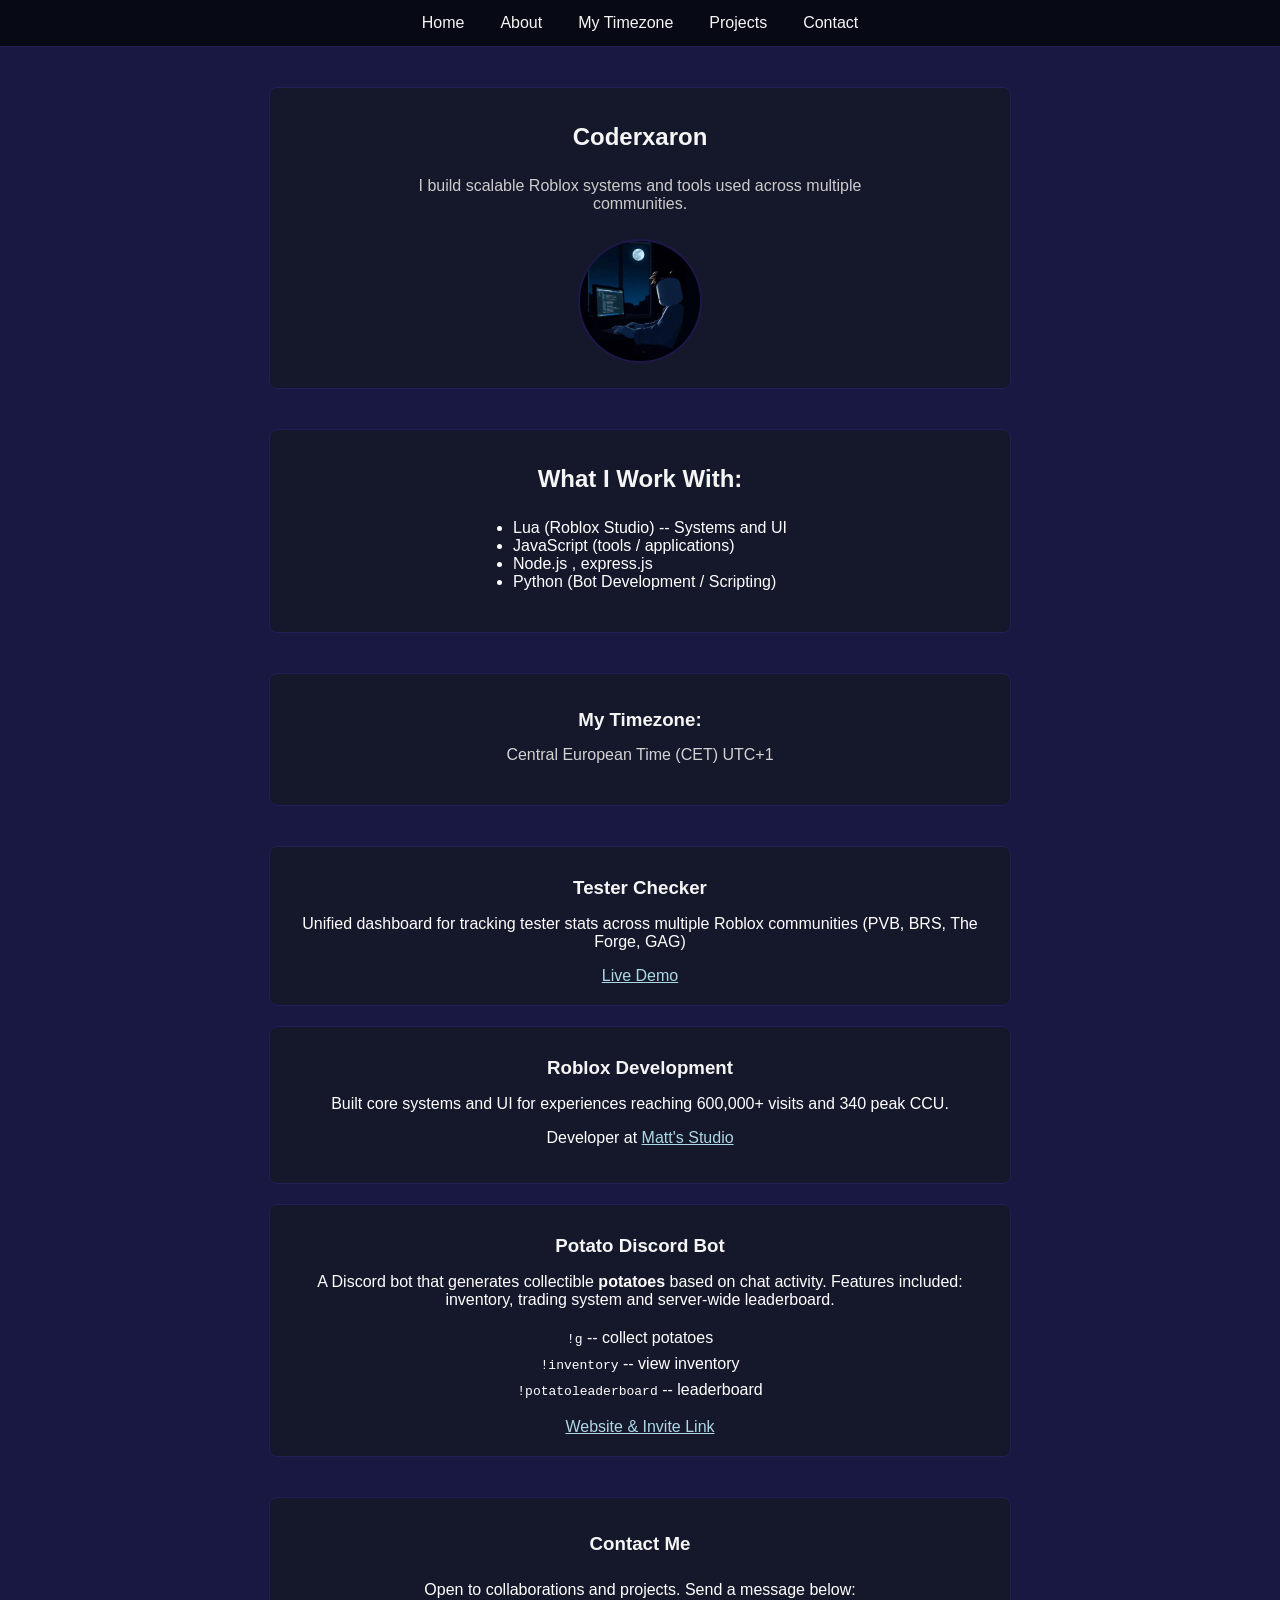
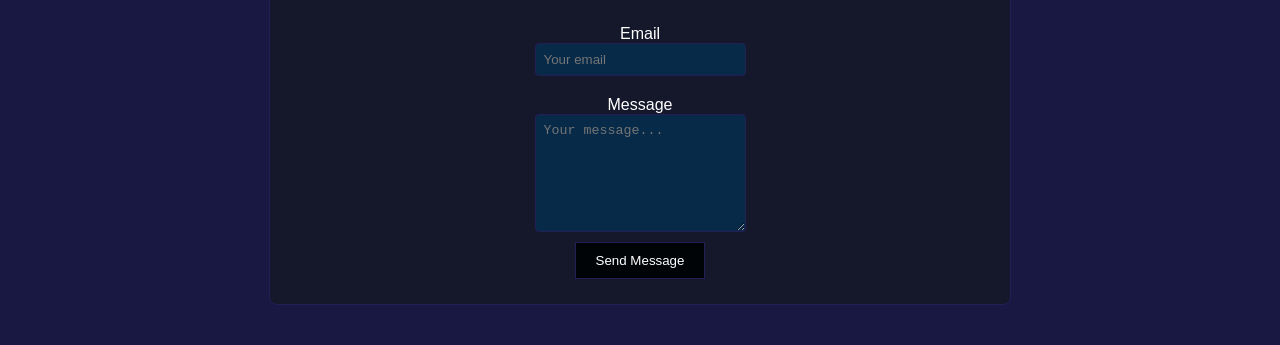
==== index.html @ f4b6e54d "Add files via upload" ====
<!DOCTYPE html>
<html lang="en">
<head>
    <meta charset="UTF-8">
    <meta name="viewport" content="width=device-width, initial-scale=1.0">
    <title>Coderxaron's Website</title>
    <link rel="icon" type="image/x-icon" href="favicon.ico">
    <link rel="stylesheet" href="styles/style.css">
</head>
<body>


    <!-- If you're reading this, hire me -->
    

    <nav class="nav">
        <a href="#home">Home</a>
        <a href="#abtme">About</a>
        <a href="#Timezone">My Timezone</a>
        <a href="#Projects">Projects</a>
        <a href="#contact">Contact</a>
    </nav> 


    <section class="ctx" id="home">
        <h1>Coderxaron</h1>
        <p class="tagline">I build scalable Roblox systems and tools used across multiple communities.</p>
        <img id="pfp" alt="Profile picture of Coderxaron" src="img/coderxaron.png">
    </section>


    <div id="abtme" class="ctx">
        <h2 id="toplangs">What I Work With:</h2>
        <ul>
            <li>Lua (Roblox Studio) -- Systems and UI</li>
            <li>JavaScript (tools / applications)</li>
            <li>Node.js , express.js</li>
            <li>Python (Bot Development / Scripting)</li>
        </ul>
    </div>


    <div class="ctx" id="Timezone">
        <h3>My Timezone:</h3>
        <p id="tz">Central European Time (CET) UTC+1</p>
    </div>


    <div id="Projects">
        <div class="project">
        <h3>Tester Checker</h3>
        <p>
        Unified dashboard for tracking tester stats across multiple Roblox communities 
        (PVB, BRS, The Forge, GAG)
        </p>
        <a href="https://tester-checker.netlify.app">Live Demo</a>
    </div>
    
    <div class="project">
        <h3>Roblox Development</h3>
        <p>
            Built core systems and UI for experiences reaching 600,000+ visits 
            and 340 peak CCU.
        </p>
        <p>Developer at <a href="https://www.roblox.com/de/communities/32406425/Mattts-Studio#!/about">Matt's Studio</a></p>
    </div>

    <div class="project">
        <h3>Potato Discord Bot</h3>
        <p>
            A Discord bot that generates collectible <strong>potatoes</strong> based on chat activity.
            Features included: inventory, trading system and server-wide leaderboard.
        </p>

        <p class="commands">
            <code>!g</code> -- collect potatoes<br>
            <code>!inventory</code> -- view inventory<br>
            <code>!potatoleaderboard</code> -- leaderboard
        </p>

        <a href="https://potatobot.netlify.app">Website & Invite Link</a>
    </div>

    </div>
    
    <section class="ctx" id="contact">
    <h3>Contact Me</h3>
    <p id="contact-info">Open to collaborations and projects. Send a message below:</p>

    <form action="https://formspree.io/f/xpwazewj" method="POST">
        <label for="email">Email</label>
        <input id="email" type="email" name="email" placeholder="Your email" required>

        <label for="msg">Message</label>
        <textarea id="msg" name="message" maxlength="500" minlength="10" placeholder="Your message..." required></textarea>

        <button type="submit">Send Message</button>
    </form>
    </section>

    <script src="java/java.js"></script>
</body>
</html>
---- styles/style.css ----
body {
    background-color: rgb(24, 24, 66);
    margin: 0;
    font-family: Arial, Helvetica, sans-serif;
}


.nav {
    background-color: #070a14;
    border-bottom: 1px solid rgb(37, 29, 86);
    display: flex;
    justify-content: center;
    flex-wrap: wrap;
}

.nav a {
    color: whitesmoke;
    padding: 14px 18px;
    text-decoration: none;
    font-size: 16px;
}

.nav a:hover {
    background-color: rgb(33, 32, 32);
    cursor: pointer;
}

.ctx {
    display: flex;
    flex-direction: column;
    align-items: center;
    margin: 40px auto;
    background-color: #15182b;
    padding: 25px 20px;
    border-radius: 8px;
    width: 90%;
    max-width: 700px;
    border: 1px solid rgb(37, 29, 86);
}

#pfp {
    width: 120px;
    height: 120px;
    border-radius: 50%;
    border: 2px solid rgb(30, 23, 73);
    object-fit: cover;
    margin-top: 10px;
}

h1, h2, h3 {
    color: whitesmoke;
    margin: 10px 0;
}

.tagline {
    color: #ccc;
    text-align: center;
    max-width: 500px;
}

ul {
    color: white;
    padding-left: 20px;
}

#tz {
    color: lightgray;
    margin-top: 5px;
}

.project {
    background-color: #15182b;
    border: 1px solid rgb(37, 29, 86);
    border-radius: 8px;
    padding: 20px;
    margin: 20px auto;
    width: 90%;
    max-width: 700px;
    color: white;
    text-align: center;
}

a {
    color: lightblue;
}

a:hover {
    color: rgb(190, 216, 224);
}

.commands {
    margin-top: 10px;
    line-height: 1.6;
}

form {
    display: flex;
    flex-direction: column;
    align-items: center;
}

input, textarea {
    color: white;
    background-color: #072a49;
    border: 1px solid rgb(37, 29, 86);
    border-radius: 4px;
    padding: 8px;
    width: 100%;
    max-width: 400px;
    margin-bottom: 10px;
}

textarea {
    min-height: 100px;
    resize: vertical;
}

button {
    border: 1px solid rgb(37, 29, 86);
    padding: 10px 20px;
    color: white;
    background-color: #000407;
}

button:hover {
    cursor: pointer;
    background-color: #01111d;
}

label {
    color: white;
    margin-top: 10px;
}

#contact-info {
    color: white;
}
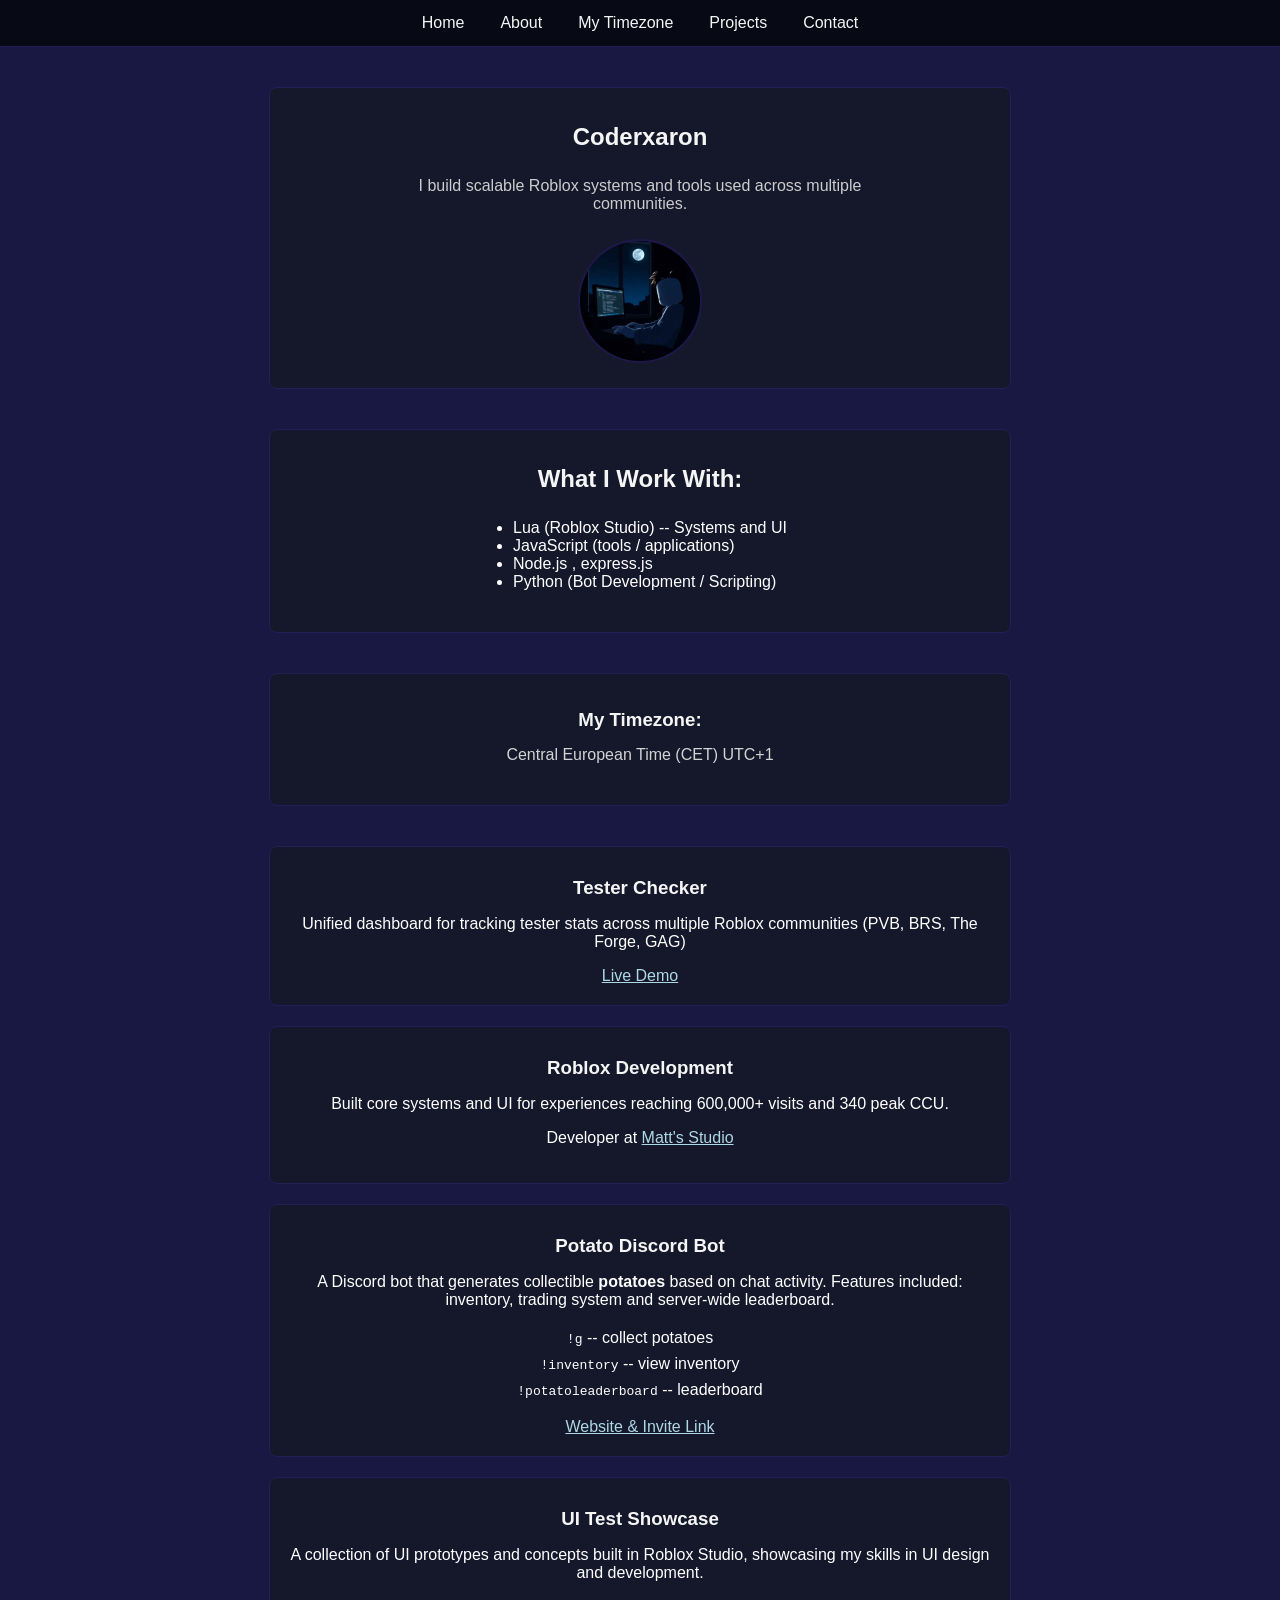
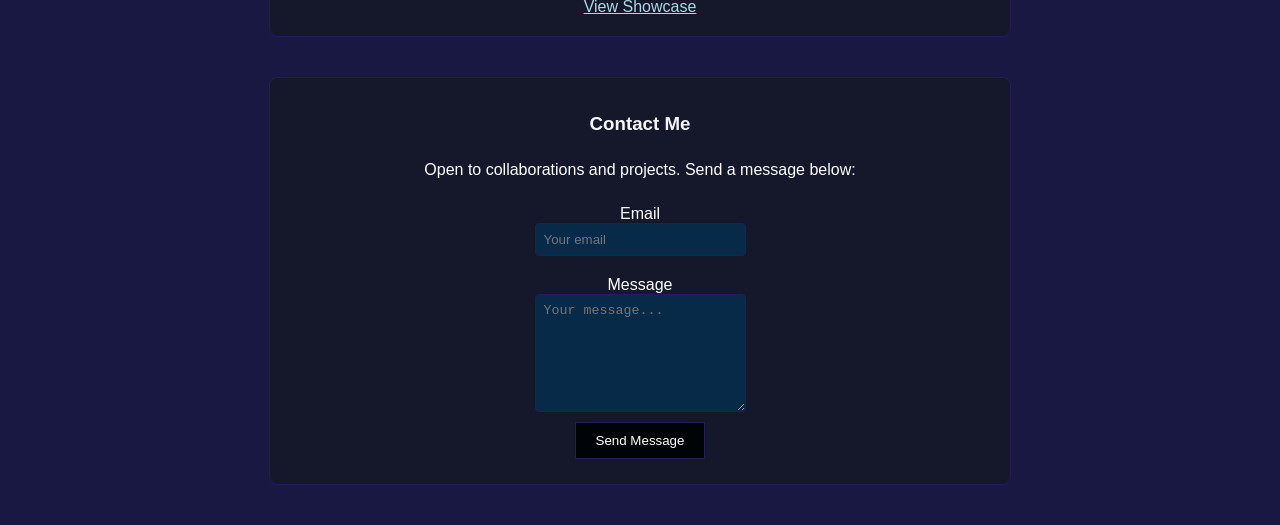
==== commit 2e4c9829: "Add files via upload" ====
--- a/index.html
+++ b/index.html
@@ -48,44 +48,57 @@
 
     <div id="Projects">
         <div class="project">
-        <h3>Tester Checker</h3>
-        <p>
-        Unified dashboard for tracking tester stats across multiple Roblox communities 
-        (PVB, BRS, The Forge, GAG)
-        </p>
-        <a href="https://tester-checker.netlify.app">Live Demo</a>
-    </div>
+            <h3>Tester Checker</h3>
+            <p>
+            Unified dashboard for tracking tester stats across multiple Roblox communities 
+            (PVB, BRS, The Forge, GAG)
+            </p>
+            <a href="https://tester-checker.netlify.app">Live Demo</a>
+        </div>
     
-    <div class="project">
-        <h3>Roblox Development</h3>
-        <p>
-            Built core systems and UI for experiences reaching 600,000+ visits 
-            and 340 peak CCU.
-        </p>
-        <p>Developer at <a href="https://www.roblox.com/de/communities/32406425/Mattts-Studio#!/about">Matt's Studio</a></p>
-    </div>
 
-    <div class="project">
-        <h3>Potato Discord Bot</h3>
-        <p>
-            A Discord bot that generates collectible <strong>potatoes</strong> based on chat activity.
-            Features included: inventory, trading system and server-wide leaderboard.
-        </p>
+        <div class="project">
+            <h3>Roblox Development</h3>
+            <p>
+                Built core systems and UI for experiences reaching 600,000+ visits 
+                and 340 peak CCU.
+            </p>
+            <p>Developer at <a href="https://www.roblox.com/de/communities/32406425/Mattts-Studio#!/about">Matt's Studio</a></p>
+        </div>
 
-        <p class="commands">
-            <code>!g</code> -- collect potatoes<br>
-            <code>!inventory</code> -- view inventory<br>
-            <code>!potatoleaderboard</code> -- leaderboard
-        </p>
 
-        <a href="https://potatobot.netlify.app">Website & Invite Link</a>
-    </div>
+        <div class="project">
+            <h3>Potato Discord Bot</h3>
+            <p>
+                A Discord bot that generates collectible <strong>potatoes</strong> based on chat activity.
+                Features included: inventory, trading system and server-wide leaderboard.
+            </p>
+
+            <p class="commands">
+                <code>!g</code> -- collect potatoes<br>
+                <code>!inventory</code> -- view inventory<br>
+                <code>!potatoleaderboard</code> -- leaderboard
+            </p>
+
+            <a href="https://potatobot.netlify.app">Website & Invite Link</a>
+        </div>
 
     </div>
     
+
+    <div class="project">
+    <h3>UI Test Showcase</h3>
+    <p>
+        A collection of UI prototypes and concepts built in Roblox Studio, showcasing my skills in UI design and development.
+    </p>
+
+    <a href="ui-showcase.html">View Showcase</a>
+    </div>
+
     <section class="ctx" id="contact">
     <h3>Contact Me</h3>
     <p id="contact-info">Open to collaborations and projects. Send a message below:</p>
+
 
     <form action="https://formspree.io/f/xpwazewj" method="POST">
         <label for="email">Email</label>
@@ -98,6 +111,6 @@
     </form>
     </section>
 
-    <script src="java/java.js"></script>
+    
 </body>
 </html>
--- a/styles/style.css
+++ b/styles/style.css
@@ -36,6 +36,7 @@
     width: 90%;
     max-width: 700px;
     border: 1px solid rgb(37, 29, 86);
+    transition: transform 0.2s ease, box-shadow 0.2s ease;
 }
 
 #pfp {
@@ -78,6 +79,7 @@
     max-width: 700px;
     color: white;
     text-align: center;
+    transition: transform 0.2s ease, box-shadow 0.2s ease;
 }
 
 a {
@@ -134,4 +136,37 @@
 
 #contact-info {
     color: white;
+}
+
+.ctx:hover {
+    transform: translateY(-4px);
+    box-shadow: 0 8px 20px rgba(0, 0, 0, 0.3);
+    border: 2px solid rgb(37, 29, 86);
+}
+
+.project:hover {
+    transform: translateY(-6px);
+    box-shadow: 0 10px 25px rgba(0, 0, 0, 0.4);
+    cursor: pointer;
+    border: 2px solid rgb(37, 29, 86);
+}
+
+.gallery {
+    display: grid;
+    grid-template-columns: repeat(auto-fit, minmax(250px, 1fr));
+    gap: 15px;
+    width: 100%;
+    margin-top: 20px;
+}
+
+.gallery img {
+    width: 100%;
+    border-radius: 8px;
+    border: 1px solid rgb(37, 29, 86);
+    transition: transform 0.2s ease, box-shadow 0.2s ease;
+}
+
+.gallery img:hover {
+    transform: scale(1.03);
+    box-shadow: 0 8px 20px rgba(0, 0, 0, 0.5);
 }
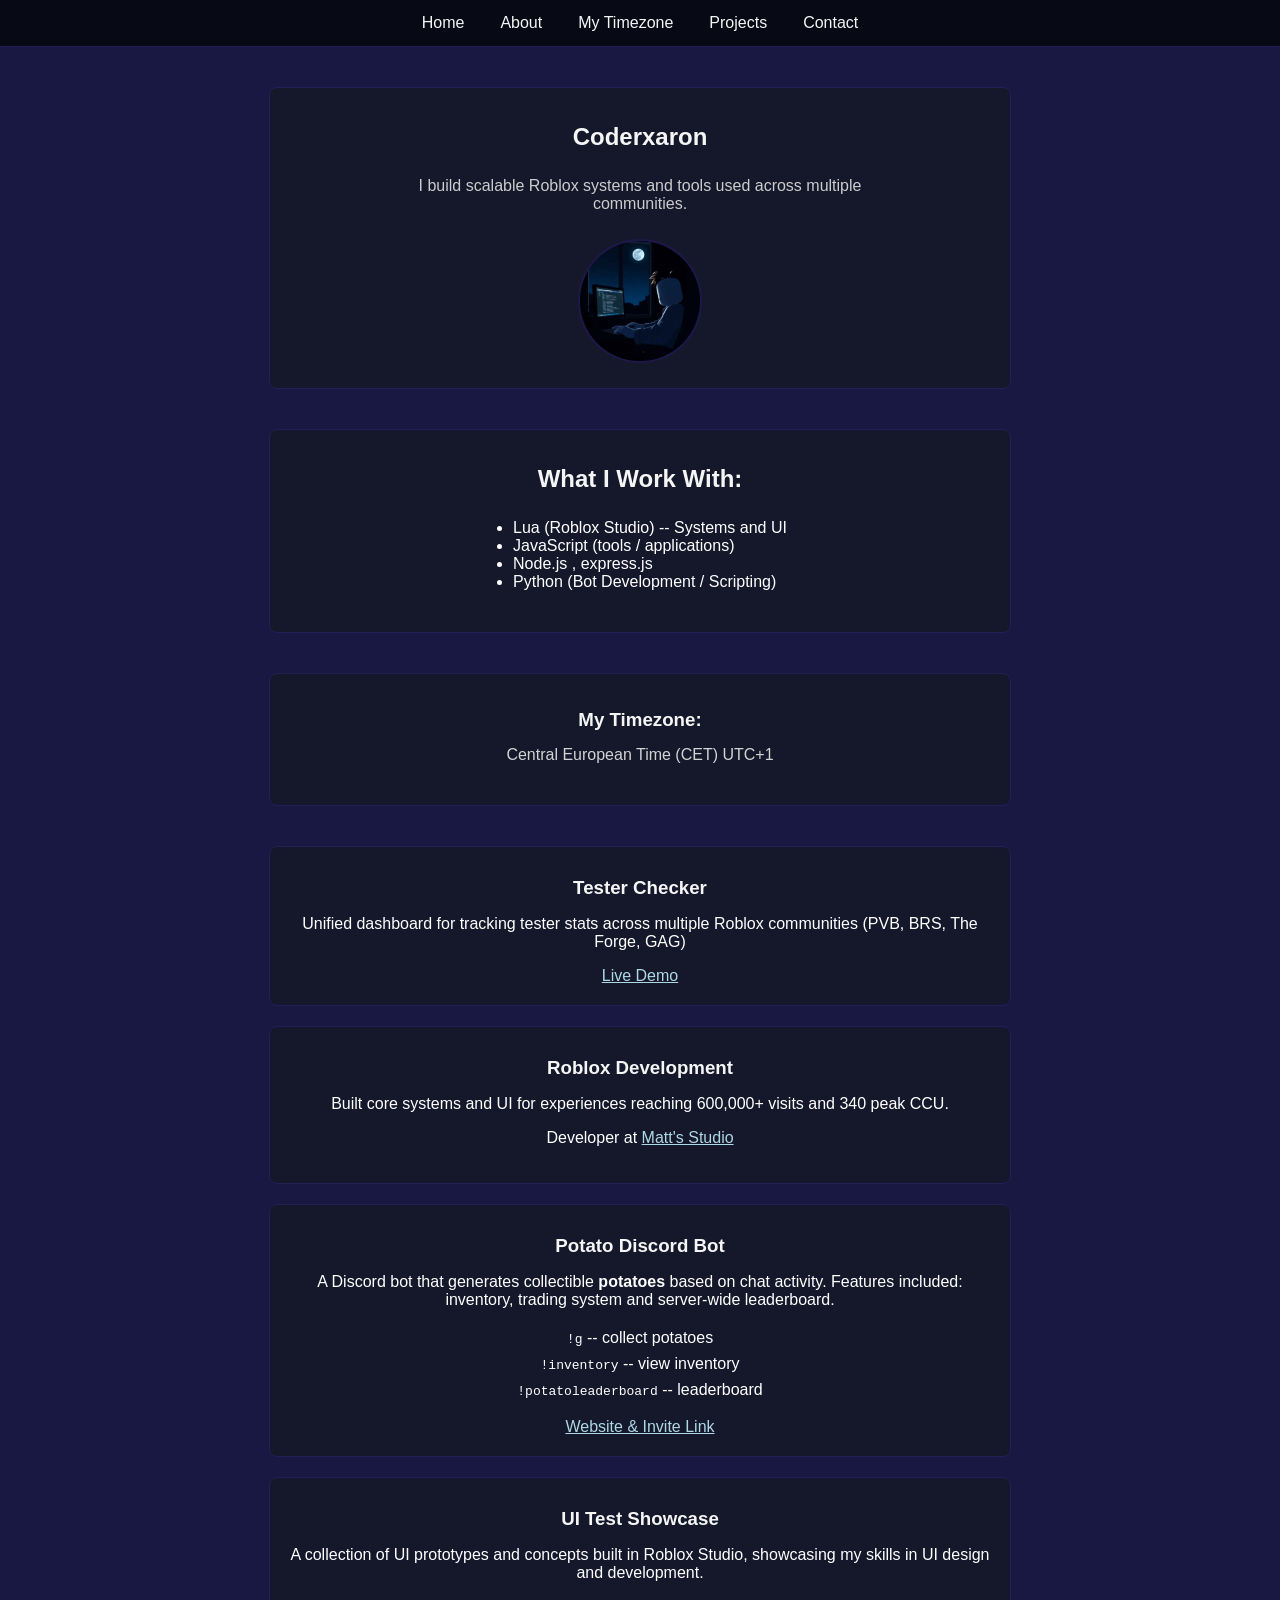
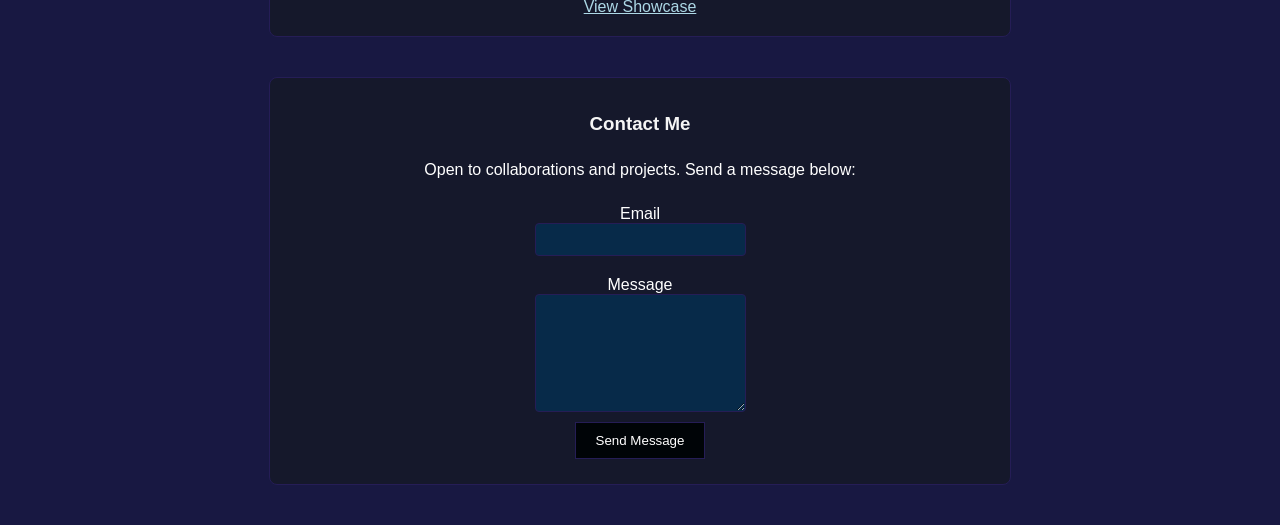
==== commit 5af2b27d: "removed formspree and added my own api Updated the HTML structure and improved the contact form." ====
--- a/index.html
+++ b/index.html
@@ -100,17 +100,18 @@
     <p id="contact-info">Open to collaborations and projects. Send a message below:</p>
 
 
-    <form action="https://formspree.io/f/xpwazewj" method="POST">
-        <label for="email">Email</label>
-        <input id="email" type="email" name="email" placeholder="Your email" required>
+    <form id="contact-form">
+    <label for="email">Email</label>
+    <input id="email" type="email" name="email" required>
+    <label for="msg">Message</label>
+    <textarea id="msg" name="message" required></textarea>
+    <button type="submit">Send Message</button>
+    </form>
 
-        <label for="msg">Message</label>
-        <textarea id="msg" name="message" maxlength="500" minlength="10" placeholder="Your message..." required></textarea>
-
-        <button type="submit">Send Message</button>
-    </form>
+    <script src="java/java.js"></script>
+        
     </section>
 
     
 </body>
-</html>+</html>
--- a/styles/style.css
+++ b/styles/style.css
@@ -161,6 +161,9 @@
 
 .gallery img {
     width: 100%;
+    height: 200px;
+    object-fit: contain;
+    background-color: #0f1222;
     border-radius: 8px;
     border: 1px solid rgb(37, 29, 86);
     transition: transform 0.2s ease, box-shadow 0.2s ease;
@@ -169,4 +172,4 @@
 .gallery img:hover {
     transform: scale(1.03);
     box-shadow: 0 8px 20px rgba(0, 0, 0, 0.5);
-}+}
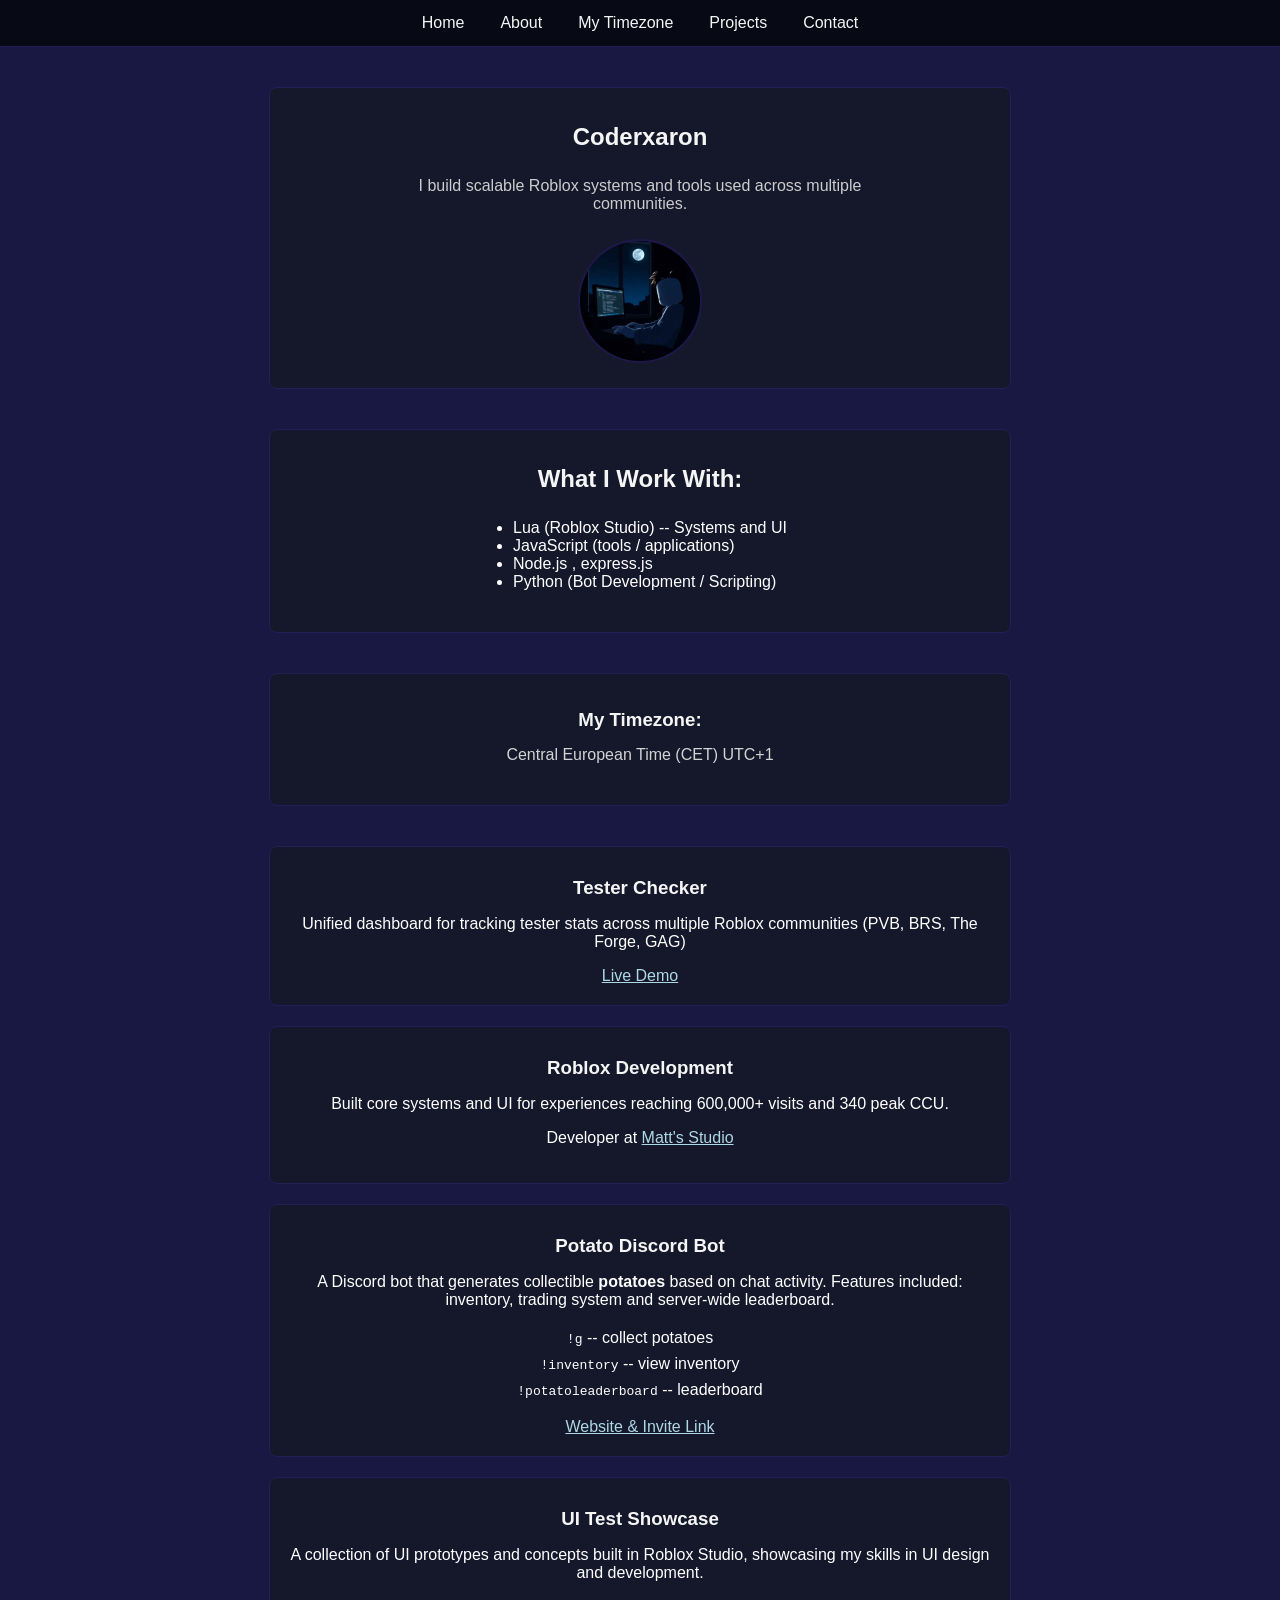
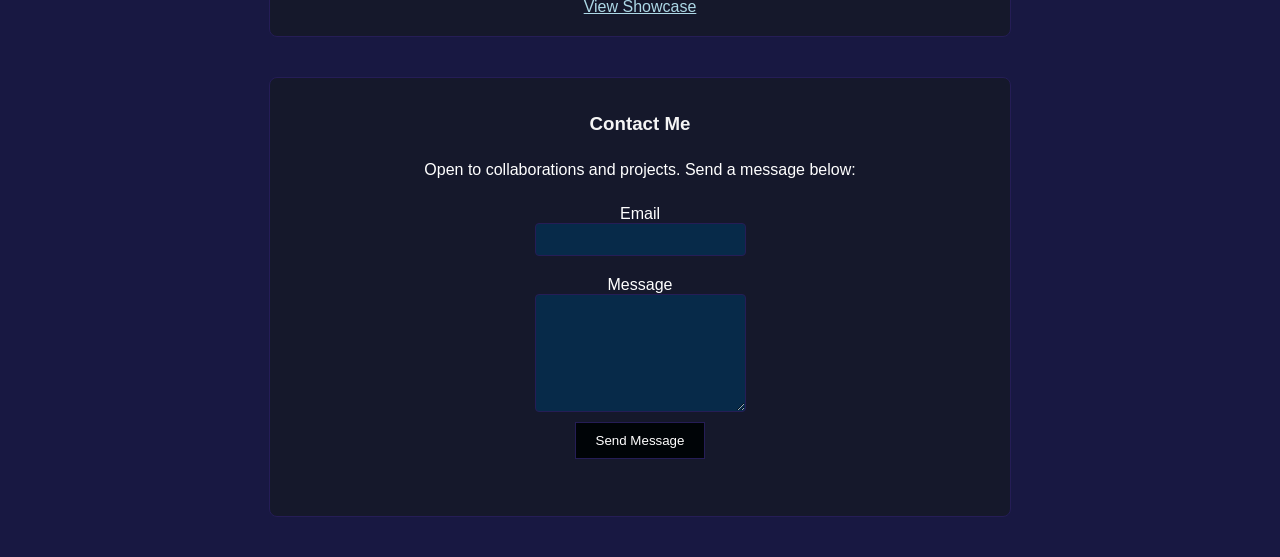
==== commit df02bbe0: "added status label" ====
--- a/index.html
+++ b/index.html
@@ -105,7 +105,8 @@
     <input id="email" type="email" name="email" required>
     <label for="msg">Message</label>
     <textarea id="msg" name="message" required></textarea>
-    <button type="submit">Send Message</button>
+    <button type="submit" id="submitBtn">Send Message</button>
+    <p id="status"></p>
     </form>
 
     <script src="java/java.js"></script>
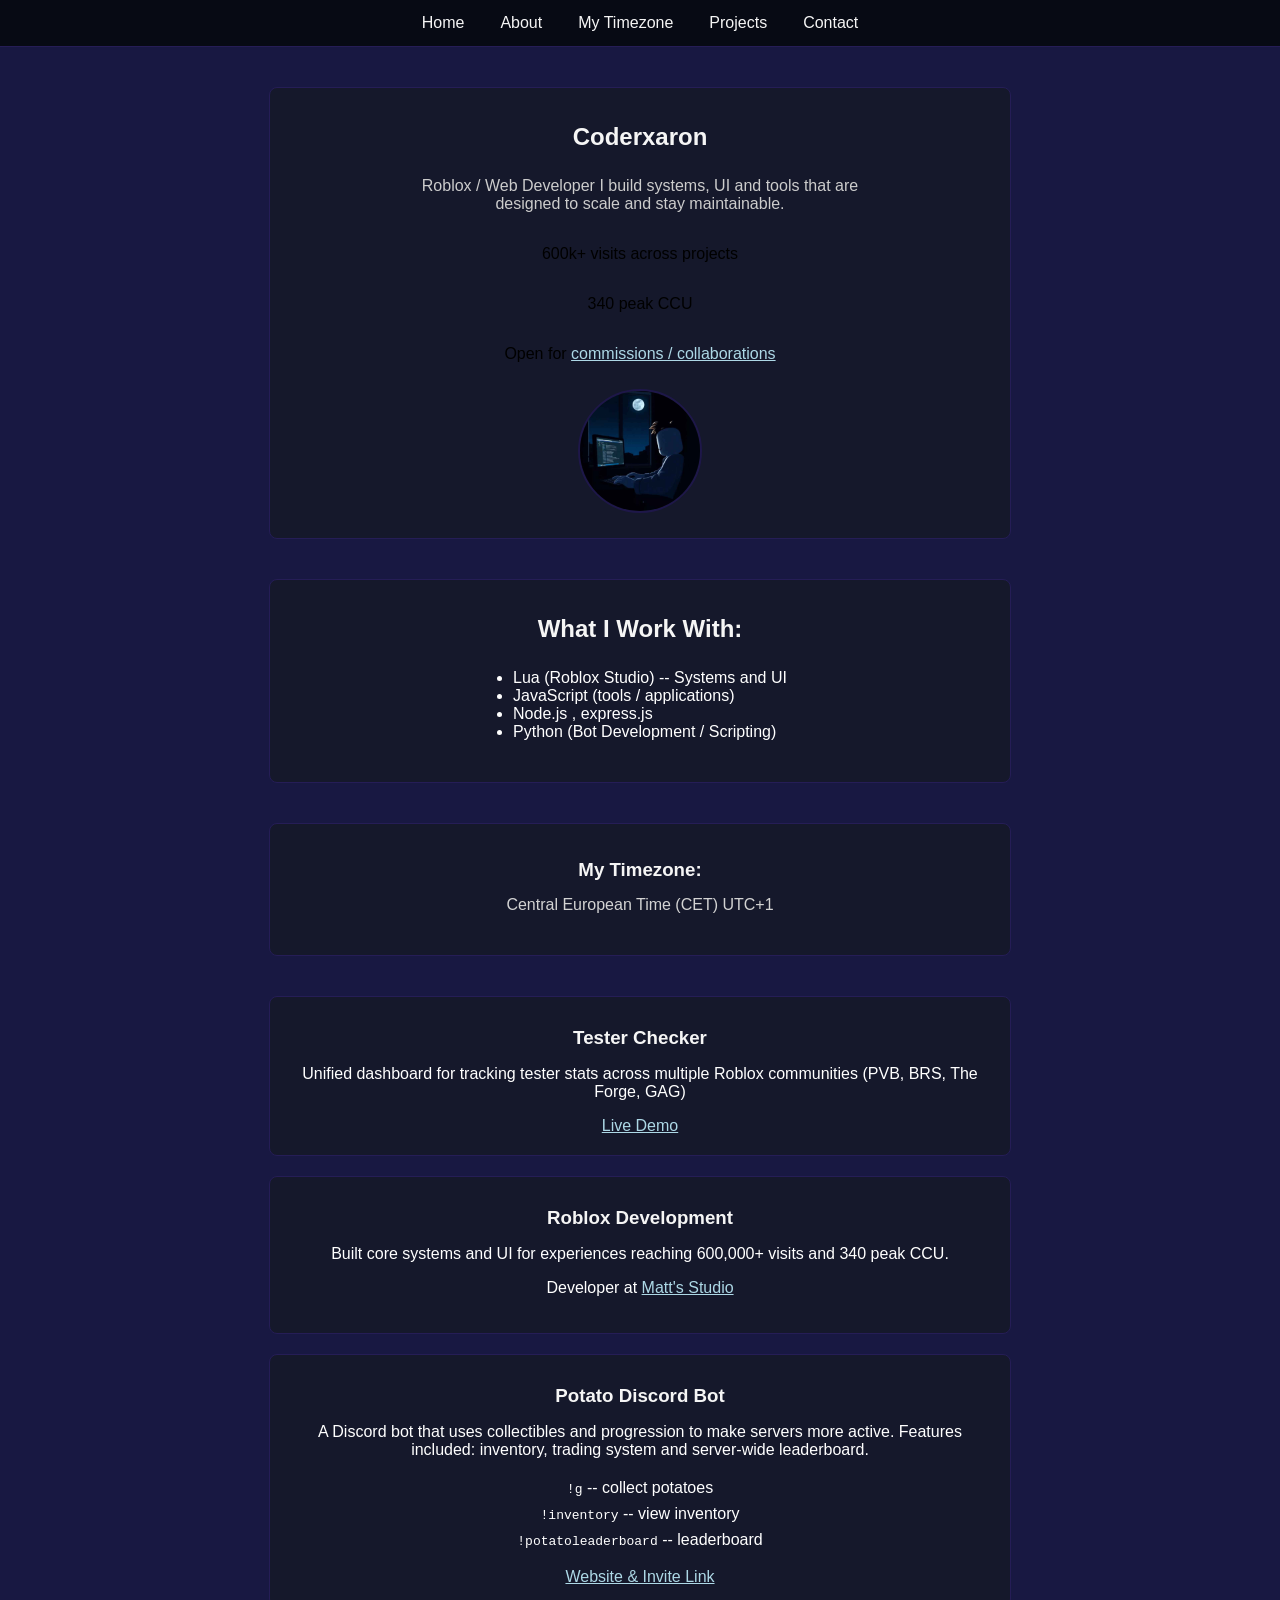
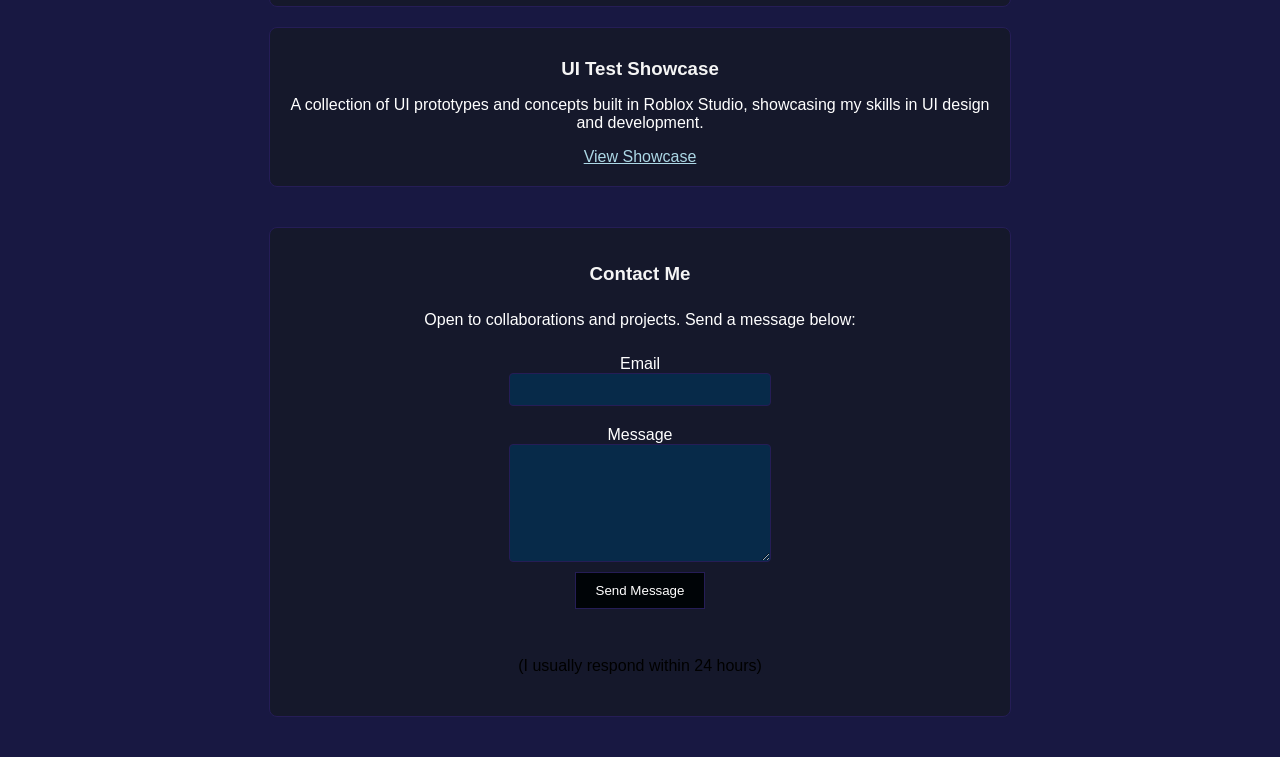
==== commit 4fc6c13f: "Add files via upload" ====
--- a/index.html
+++ b/index.html
@@ -24,7 +24,10 @@
 
     <section class="ctx" id="home">
         <h1>Coderxaron</h1>
-        <p class="tagline">I build scalable Roblox systems and tools used across multiple communities.</p>
+        <p class="tagline">Roblox / Web Developer I build systems, UI and tools that are designed to scale and stay maintainable.</p>
+        <p class="info">600k+ visits across projects</p>
+        <p class="info">340 peak CCU</p>
+        <p class="info">Open for <a href="#contact">commissions / collaborations</a></p>
         <img id="pfp" alt="Profile picture of Coderxaron" src="img/coderxaron.png">
     </section>
 
@@ -70,7 +73,7 @@
         <div class="project">
             <h3>Potato Discord Bot</h3>
             <p>
-                A Discord bot that generates collectible <strong>potatoes</strong> based on chat activity.
+                A Discord bot that uses collectibles and progression to make servers more active.
                 Features included: inventory, trading system and server-wide leaderboard.
             </p>
 
@@ -107,6 +110,7 @@
     <textarea id="msg" name="message" required></textarea>
     <button type="submit" id="submitBtn">Send Message</button>
     <p id="status"></p>
+    <p class="info">(I usually respond within 24 hours)</p>
     </form>
 
     <script src="java/java.js"></script>
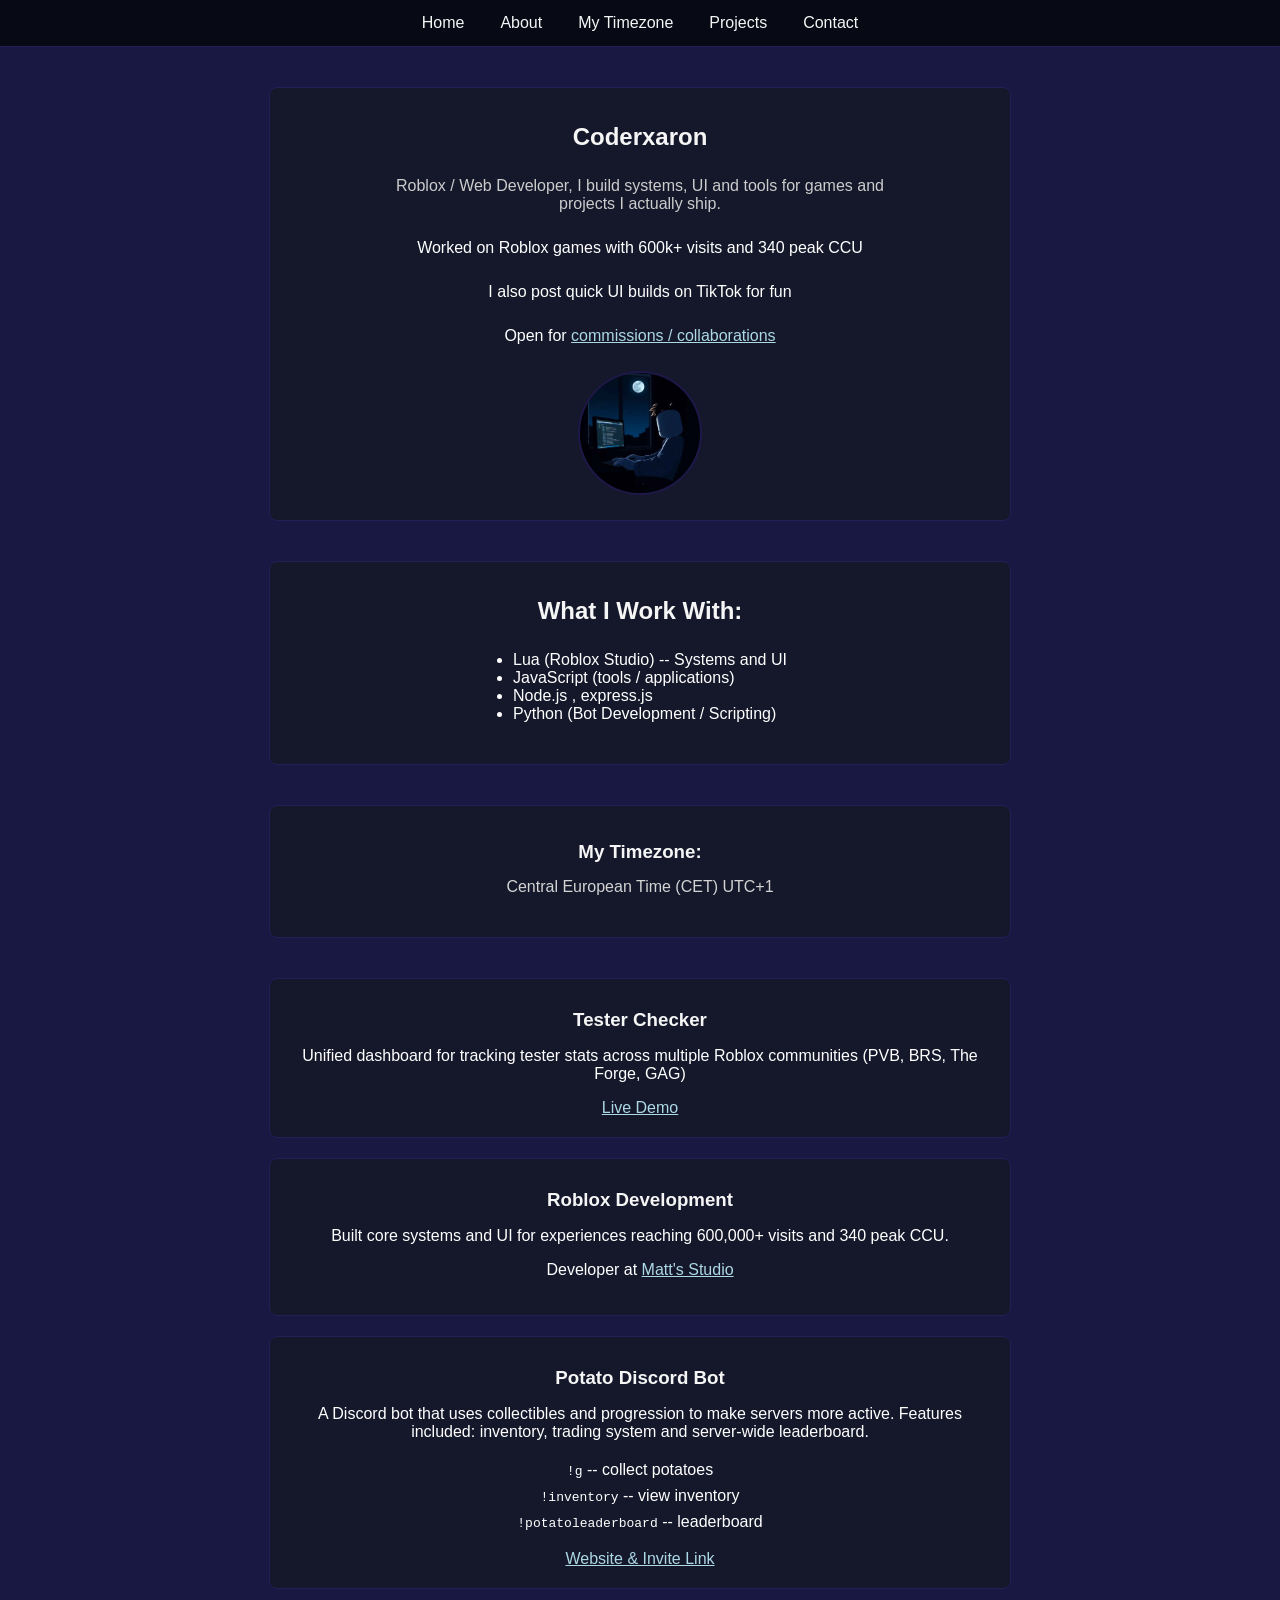
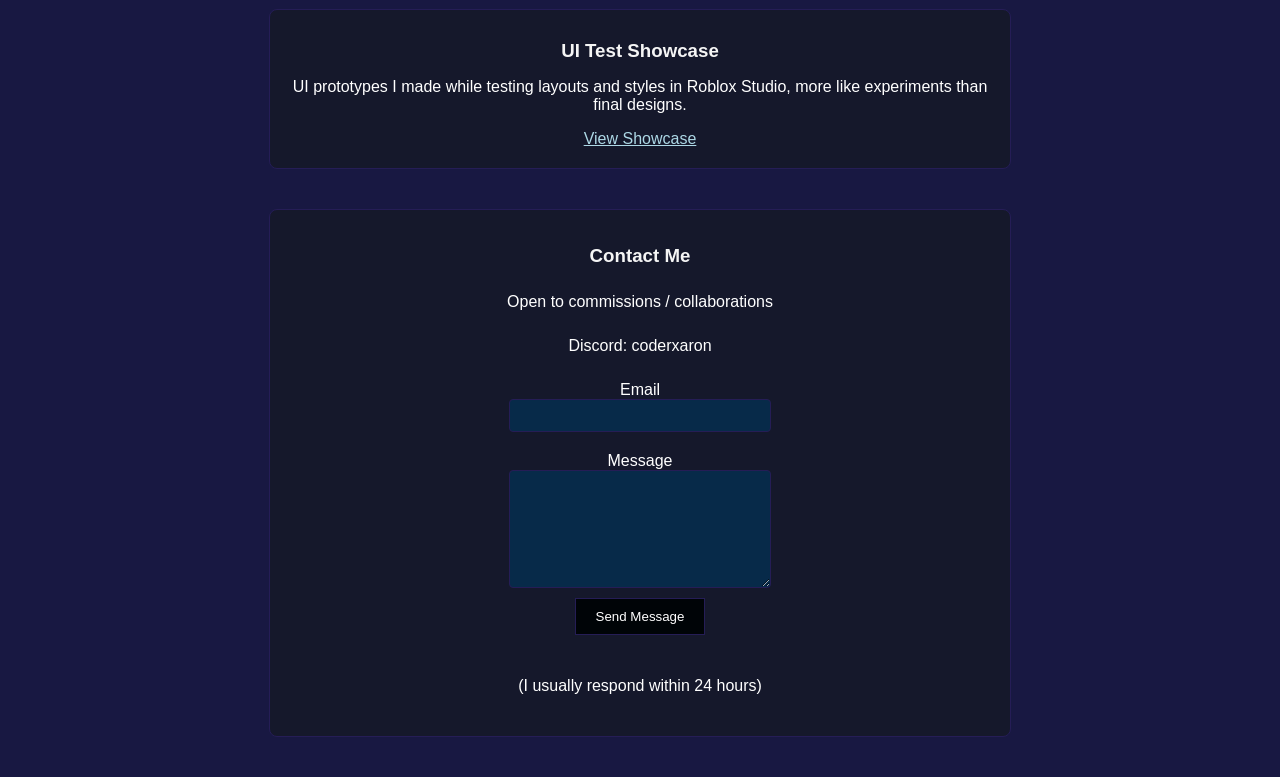
==== commit 33fa8f43: "added my Discord Updated content and structure of the website." ====
--- a/index.html
+++ b/index.html
@@ -8,10 +8,6 @@
     <link rel="stylesheet" href="styles/style.css">
 </head>
 <body>
-
-
-    <!-- If you're reading this, hire me -->
-    
 
     <nav class="nav">
         <a href="#home">Home</a>
@@ -24,9 +20,9 @@
 
     <section class="ctx" id="home">
         <h1>Coderxaron</h1>
-        <p class="tagline">Roblox / Web Developer I build systems, UI and tools that are designed to scale and stay maintainable.</p>
-        <p class="info">600k+ visits across projects</p>
-        <p class="info">340 peak CCU</p>
+        <p class="tagline">Roblox / Web Developer, I build systems, UI and tools for games and projects I actually ship.</p>
+        <p class="info">Worked on Roblox games with 600k+ visits and 340 peak CCU</p>
+        <p class="info">I also post quick UI builds on TikTok for fun</p>
         <p class="info">Open for <a href="#contact">commissions / collaborations</a></p>
         <img id="pfp" alt="Profile picture of Coderxaron" src="img/coderxaron.png">
     </section>
@@ -92,7 +88,7 @@
     <div class="project">
     <h3>UI Test Showcase</h3>
     <p>
-        A collection of UI prototypes and concepts built in Roblox Studio, showcasing my skills in UI design and development.
+    UI prototypes I made while testing layouts and styles in Roblox Studio, more like experiments than final designs.
     </p>
 
     <a href="ui-showcase.html">View Showcase</a>
@@ -100,8 +96,8 @@
 
     <section class="ctx" id="contact">
     <h3>Contact Me</h3>
-    <p id="contact-info">Open to collaborations and projects. Send a message below:</p>
-
+    <p id="contact-info">Open to commissions / collaborations</p>
+    <p class="info">Discord: coderxaron</p>
 
     <form id="contact-form">
     <label for="email">Email</label>
--- a/styles/style.css
+++ b/styles/style.css
@@ -2,6 +2,7 @@
     background-color: rgb(24, 24, 66);
     margin: 0;
     font-family: Arial, Helvetica, sans-serif;
+    scroll-behavior: smooth;
 }
 
 
@@ -173,3 +174,24 @@
     transform: scale(1.03);
     box-shadow: 0 8px 20px rgba(0, 0, 0, 0.5);
 }
+
+@media (max-width: 600px) {
+    .nav a {
+        padding: 10px 12px;
+        font-size: 14px;
+    }
+
+    .ctx, .project {
+        width: 95%;
+    }
+
+    #pfp {
+        width: 100px;
+        height: 100px;
+    }
+}
+
+.info {
+    color: white;
+    margin-top: 10px;
+}
